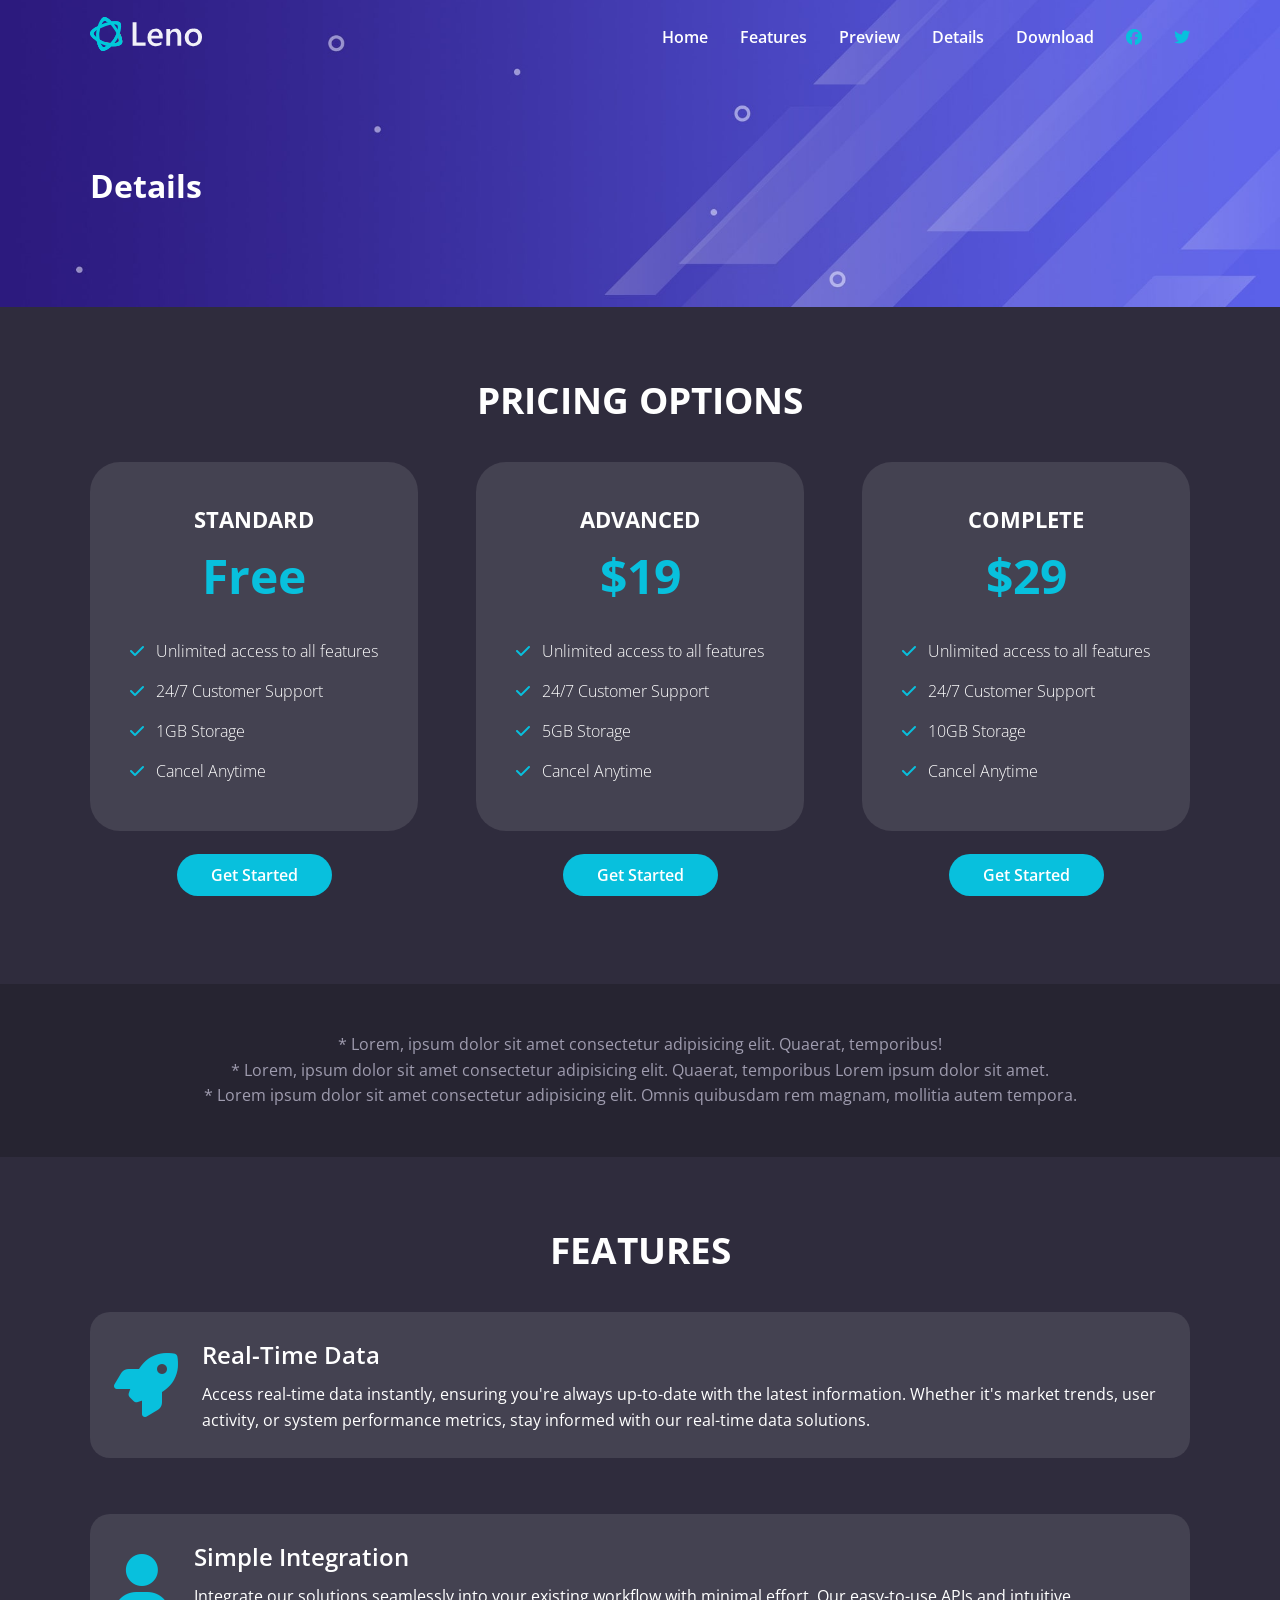
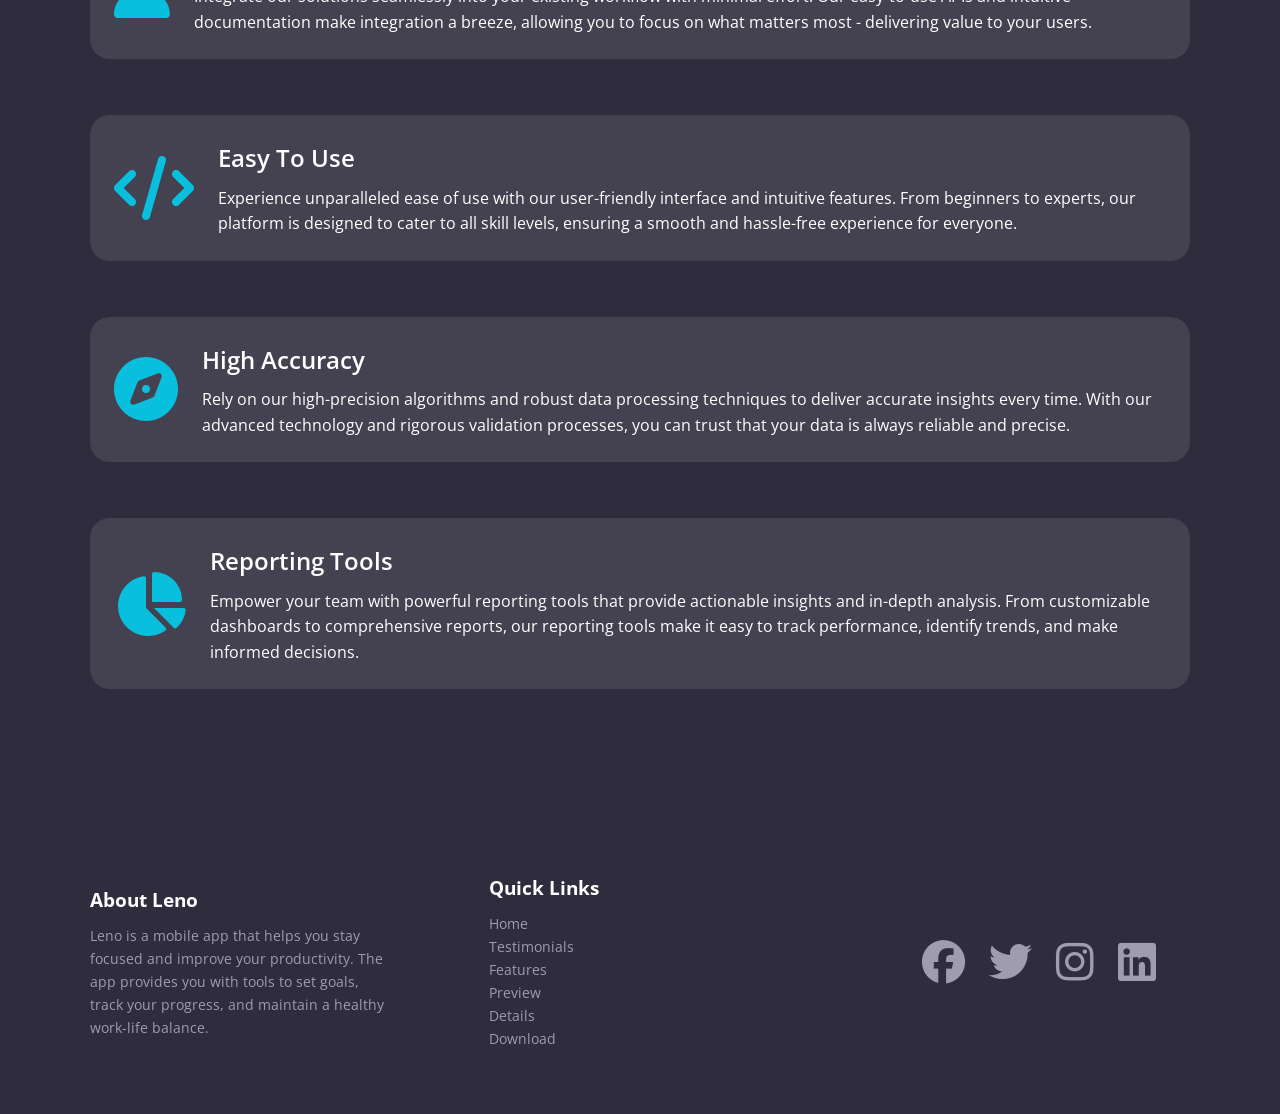
==== details.html @ 68cd61c9 "Leno project finished" ====
<!doctype html>
<html lang="en">
    <head>
        <meta charset="UTF-8" />
        <meta name="viewport" content="width=device-width, initial-scale=1.0" />
        <link rel="preconnect" href="https://fonts.googleapis.com" />
        <link rel="preconnect" href="https://fonts.gstatic.com" crossorigin />
        <link
            href="https://fonts.googleapis.com/css2?family=Open+Sans:ital,wght@0,300..800;1,300..800&display=swap"
            rel="stylesheet"
        />
        <link
            rel="stylesheet"
            href="https://cdnjs.cloudflare.com/ajax/libs/font-awesome/6.5.2/css/all.min.css"
            integrity="sha512-SnH5WK+bZxgPHs44uWIX+LLJAJ9/2PkPKZ5QiAj6Ta86w+fsb2TkcmfRyVX3pBnMFcV7oQPJkl9QevSCWr3W6A=="
            crossorigin="anonymous"
            referrerpolicy="no-referrer"
        />
        <link rel="stylesheet" href="./css/styles.css" />
        <link rel="icon" href="./images/favicon.png" />
        <title>Leno App | Health & Productivity</title>
    </head>
    <body>
        <navbar class="navbar">
            <div class="navbar__container container">
                <div class="navbar__logo">
                    <img src="./images/logo.svg" alt="Leno" />
                </div>
                <div class="navbar__menu">
                    <ul class="navbar__menu-list">
                        <li class="navbar__menu-item">
                            <a href="index.html" class="navbar__menu-link"
                                >Home</a
                            >
                        </li>
                        <li class="navbar__menu-item">
                            <a
                                href="index.html#features"
                                class="navbar__menu-link"
                                >Features</a
                            >
                        </li>
                        <li class="navbar__menu-item">
                            <a
                                href="index.html#preview"
                                class="navbar__menu-link"
                                >Preview</a
                            >
                        </li>
                        <li class="navbar__menu-item">
                            <a
                                href="index.html#details"
                                class="navbar__menu-link"
                                >Details</a
                            >
                        </li>
                        <li class="navbar__menu-item">
                            <a
                                href="index.html#download"
                                class="navbar__menu-link"
                                >Download</a
                            >
                        </li>
                        <li class="navbar__menu-item">
                            <a href="#" class="navbar__menu-link--primary">
                                <i class="fa-brands fa-facebook"></i>
                            </a>
                        </li>
                        <li class="navbar__menu-item">
                            <a href="#" class="navbar__menu-link--primary">
                                <i class="fa-brands fa-twitter"></i>
                            </a>
                        </li>
                    </ul>
                </div>

                <!-- Mobile Menu & Hamburger Icon -->
                <div class="navbar__mobile-menu">
                    <div class="navbar__mobile-menu-toggle">
                        <i class="fas fa-bars fa-2x"></i>
                    </div>
                    <!-- Mobile Menu Items -->
                    <div class="navbar__mobile-menu-items">
                        <ul class="navbar__mobile-menu-list">
                            <li class="navbar__mobile-menu-item">
                                <a
                                    href="index.html"
                                    class="navbar__mobile-menu-link"
                                    >Home</a
                                >
                            </li>
                            <li class="navbar__mobile-menu-item">
                                <a
                                    href="index.html#features"
                                    class="navbar__mobile-menu-link"
                                    >Features</a
                                >
                            </li>
                            <li class="navbar__mobile-menu-item">
                                <a
                                    href="index.html#preview"
                                    class="navbar__mobile-menu-link"
                                    >Preview</a
                                >
                            </li>
                            <li class="navbar__mobile-menu-item">
                                <a
                                    href="index.html#details"
                                    class="navbar__mobile-menu-link"
                                    >Details</a
                                >
                            </li>
                            <li class="navbar__mobile-menu-item">
                                <a
                                    href="index.html#download"
                                    class="navbar__mobile-menu-link"
                                    >Download</a
                                >
                            </li>
                            <li class="navbar__mobile-menu-item">
                                <a
                                    href="#"
                                    class="navbar__mobile-menu-link--primary"
                                >
                                    <i class="fa-brands fa-facebook"></i>
                                </a>
                            </li>
                            <li class="navbar__mobile-menu-item">
                                <a
                                    href="#"
                                    class="navbar__mobile-menu-link--primary"
                                >
                                    <i class="fa-brands fa-twitter"></i>
                                </a>
                            </li>
                        </ul>
                    </div>
                </div>
            </div>
        </navbar>

        <!-- Inner Header -->
        <header class="inner-header">
            <div class="inner-header__container container">
                <h1 class="inner-header__title">Details</h1>
            </div>
        </header>

        <!-- Pricing -->
        <section class="pricing">
            <div class="pricing__container container">
                <h2 class="pricing__title">Pricing Options</h2>
                <div class="pricing__cards">
                    <!-- Card 1 -->
                    <div class="pricing__card">
                        <div class="pricing__card-box">
                            <h4 class="pricing__card-title">Standard</h4>
                            <h3 class="pricing__card-price">Free</h3>
                            <div class="pricing__card-body">
                                <ul class="pricing__card-list">
                                    <li class="pricing__card-item">
                                        <i class="fas fa-check"></i> Unlimited
                                        access to all features
                                    </li>
                                    <li class="pricing__card-item">
                                        <i class="fas fa-check"></i>
                                        24/7 Customer Support
                                    </li>
                                    <li class="pricing__card-item">
                                        <i class="fas fa-check"></i>
                                        1GB Storage
                                    </li>
                                    <li class="pricing__card-item">
                                        <i class="fas fa-check"></i>
                                        Cancel Anytime
                                    </li>
                                </ul>
                            </div>
                        </div>
                        <a href="#" class="pricing__card-button btn"
                            >Get Started</a
                        >
                    </div>

                    <!-- Card 2 -->
                    <div class="pricing__card">
                        <div class="pricing__card-box">
                            <h4 class="pricing__card-title">Advanced</h4>
                            <h3 class="pricing__card-price">$19</h3>
                            <div class="pricing__card-body">
                                <ul class="pricing__card-list">
                                    <li class="pricing__card-item">
                                        <i class="fas fa-check"></i> Unlimited
                                        access to all features
                                    </li>
                                    <li class="pricing__card-item">
                                        <i class="fas fa-check"></i>
                                        24/7 Customer Support
                                    </li>
                                    <li class="pricing__card-item">
                                        <i class="fas fa-check"></i>
                                        5GB Storage
                                    </li>
                                    <li class="pricing__card-item">
                                        <i class="fas fa-check"></i>
                                        Cancel Anytime
                                    </li>
                                </ul>
                            </div>
                        </div>
                        <a href="#" class="pricing__card-button btn"
                            >Get Started</a
                        >
                    </div>

                    <!-- Card 3 -->
                    <div class="pricing__card">
                        <div class="pricing__card-box">
                            <h4 class="pricing__card-title">Complete</h4>
                            <h3 class="pricing__card-price">$29</h3>
                            <div class="pricing__card-body">
                                <ul class="pricing__card-list">
                                    <li class="pricing__card-item">
                                        <i class="fas fa-check"></i> Unlimited
                                        access to all features
                                    </li>
                                    <li class="pricing__card-item">
                                        <i class="fas fa-check"></i>
                                        24/7 Customer Support
                                    </li>
                                    <li class="pricing__card-item">
                                        <i class="fas fa-check"></i>
                                        10GB Storage
                                    </li>
                                    <li class="pricing__card-item">
                                        <i class="fas fa-check"></i>
                                        Cancel Anytime
                                    </li>
                                </ul>
                            </div>
                        </div>
                        <a href="#" class="pricing__card-button btn"
                            >Get Started</a
                        >
                    </div>
                </div>
            </div>
        </section>

        <!-- Pricing Notes -->
        <section class="pricing-notes">
            <div class="pricing-notes__container container">
                <p class="pricing-notes__text">
                    * Lorem, ipsum dolor sit amet consectetur adipisicing elit.
                    Quaerat, temporibus!
                </p>
                <p class="pricing-notes__text">
                    * Lorem, ipsum dolor sit amet consectetur adipisicing elit.
                    Quaerat, temporibus Lorem ipsum dolor sit amet.
                </p>
                <p class="pricing-notes__text">
                    * Lorem ipsum dolor sit amet consectetur adipisicing elit.
                    Omnis quibusdam rem magnam, mollitia autem tempora.
                </p>
            </div>
        </section>

        <!-- Details Features -->
        <section class="details-features">
            <div class="details-features__container container">
                <h2 class="details-features__title">Features</h2>
                <div class="details-features__list">
                    <!-- Item 1 -->
                    <div class="details-features__list-item">
                        <i class="fas fa-rocket fa-4x"></i>
                        <div class="details-features__list-text">
                            <h3 class="details-features__list-title">
                                Real-Time Data
                            </h3>
                            <p class="details-features__list-description">
                                Access real-time data instantly, ensuring you're
                                always up-to-date with the latest information.
                                Whether it's market trends, user activity, or
                                system performance metrics, stay informed with
                                our real-time data solutions.
                            </p>
                        </div>
                    </div>

                    <!-- Item 2 -->
                    <div class="details-features__list-item">
                        <i class="fas fa-user fa-4x"></i>
                        <div class="details-features__list-text">
                            <h3 class="details-features__list-title">
                                Simple Integration
                            </h3>
                            <p class="details-features__list-description">
                                Integrate our solutions seamlessly into your
                                existing workflow with minimal effort. Our
                                easy-to-use APIs and intuitive documentation
                                make integration a breeze, allowing you to focus
                                on what matters most - delivering value to your
                                users.
                            </p>
                        </div>
                    </div>

                    <!-- Item 3 -->
                    <div class="details-features__list-item">
                        <i class="fas fa-code fa-4x"></i>
                        <div class="details-features__list-text">
                            <h3 class="details-features__list-title">
                                Easy To Use
                            </h3>
                            <p class="details-features__list-description">
                                Experience unparalleled ease of use with our
                                user-friendly interface and intuitive features.
                                From beginners to experts, our platform is
                                designed to cater to all skill levels, ensuring
                                a smooth and hassle-free experience for
                                everyone.
                            </p>
                        </div>
                    </div>

                    <!-- Item 4 -->
                    <div class="details-features__list-item">
                        <i class="fas fa-compass fa-4x"></i>
                        <div class="details-features__list-text">
                            <h3 class="details-features__list-title">
                                High Accuracy
                            </h3>
                            <p class="details-features__list-description">
                                Rely on our high-precision algorithms and robust
                                data processing techniques to deliver accurate
                                insights every time. With our advanced
                                technology and rigorous validation processes,
                                you can trust that your data is always reliable
                                and precise.
                            </p>
                        </div>
                    </div>

                    <!-- Item 5 -->
                    <div class="details-features__list-item">
                        <i class="fas fa-chart-pie fa-4x"></i>
                        <div class="details-features__list-text">
                            <h3 class="details-features__list-title">
                                Reporting Tools
                            </h3>
                            <p class="details-features__list-description">
                                Empower your team with powerful reporting tools
                                that provide actionable insights and in-depth
                                analysis. From customizable dashboards to
                                comprehensive reports, our reporting tools make
                                it easy to track performance, identify trends,
                                and make informed decisions.
                            </p>
                        </div>
                    </div>
                </div>
            </div>
        </section>

        <!-- Footer -->
        <footer class="footer">
            <div class="footer__container container">
                <div class="footer__about">
                    <h4 class="footer__title">About Leno</h4>
                    <p class="footer__description">
                        Leno is a mobile app that helps you stay focused and
                        improve your productivity. The app provides you with
                        tools to set goals, track your progress, and maintain a
                        healthy work-life balance.
                    </p>
                </div>

                <div class="footer__links">
                    <h4 class="footer__title">Quick Links</h4>
                    <ul class="footer__links-list">
                        <li class="footer__links-item">
                            <a href="index.html" class="footer__links-link">
                                Home
                            </a>
                        </li>
                        <li class="footer__links-item">
                            <a
                                href="index.html#testimonials"
                                class="footer__links-link"
                            >
                                Testimonials
                            </a>
                        </li>
                        <li class="footer__links-item">
                            <a
                                href="index.html#features"
                                class="footer__links-link"
                            >
                                Features
                            </a>
                        </li>
                        <li class="footer__links-item">
                            <a
                                href="index.html#preview"
                                class="footer__links-link"
                            >
                                Preview
                            </a>
                        </li>
                        <li class="footer__links-item">
                            <a
                                href="index.html#details"
                                class="footer__links-link"
                            >
                                Details
                            </a>
                        </li>
                        <li class="footer__links-item">
                            <a
                                href="index.html#download"
                                class="footer__links-link"
                            >
                                Download
                            </a>
                        </li>
                    </ul>
                </div>

                <div class="footer__social">
                    <a href="#" class="footer__social-link">
                        <i class="fa-brands fa-facebook fa-3x"></i>
                    </a>
                    <a href="#" class="footer__social-link">
                        <i class="fa-brands fa-twitter fa-3x"></i>
                    </a>
                    <a href="#" class="footer__social-link">
                        <i class="fa-brands fa-instagram fa-3x"></i>
                    </a>
                    <a href="#" class="footer__social-link">
                        <i class="fa-brands fa-linkedin fa-3x"></i>
                    </a>
                </div>
            </div>
        </footer>

        <script src="./js/script.js"></script>
    </body>
</html>
---- css/styles.css ----
*,
*:before,
*:after {
    margin: 0;
    padding: 0;
    box-sizing: border-box;
}

:root {
    --primary-color: #08c0dd;
    --secondary-color: #262431;
    --tertiary-color: #2f2c3d;
}

html,
body {
    font-family: "Open Sans", sans-serif;
    background: var(--secondary-color);
    color: #fff;
    line-height: 1.6;
    scroll-behavior: smooth;
}

a {
    color: #fff;
    text-decoration: none;
}

ul {
    list-style: none;
}

img {
    max-width: 100%;
}

.container {
    max-width: 1100px;
    margin: 0 auto;
}


.btn {
    padding: 0.5rem 2rem;
    background-color: var(--primary-color);
    border: 2px solid transparent;
    color: #fff;
    font-weight: 600;
    border-radius: 50px;
    transition: background-color 0.3s ease;
}

.btn:hover {
    background-color: var(--secondary-color);
    border-color: var(--primary-color);
}

/* Navbar */
.navbar {
    padding: 1rem 2rem;
    position: fixed;
    top: 0;
    right: 0;
    left: 0;
    z-index: 1000;
    background-color: transparent;
    transition: background-color 0.3s ease-in-out;
}

.navbar.navbar--scroll {
    background-color: rgba(38, 36, 49, 0.8);
    backdrop-filter: blur(10px);
}

.navbar__container {
    display: flex;
    justify-content: space-between;
    align-items: center;
}

.navbar__logo img {
    width: 112px;
    height: 36px;
}

.navbar__menu-list {
    display: flex;
    align-items: center;
    gap: 2rem;
    font-weight: 600;
}

.navbar__menu-link:hover,
.navbar__mobile-menu-link:hover {
    color: var(--primary-color);
}

.navbar__menu-link--primary,
.navbar__mobile-menu-link--primary {
    color: var(--primary-color);
}

.navbar__menu-link--primary:hover,
.navbar__mobile-menu-link--primary:hover {
    color: #fff;
}

/* Mobile Menu */
.navbar__mobile-menu {
    display: none;
    cursor: pointer;
}

.navbar__mobile-menu-items {
    position: absolute;
    top: 100%;
    left: 0;
    width: 100%;
    background: var(--secondary-color);
    opacity: 0.95;
    padding: 3rem 2rem;
    text-align: center;
    box-shadow: 0 2px 5px rgba(255, 255, 255, 0.1);
    border-top: 1px solid rgba(255, 255, 255, 0.1);
    transition: transform 0.3s ease-in-out;
}

.navbar__mobile-menu-list {
    display: flex;
    flex-direction: column;
    gap: 2rem;
    font-size: 1.2rem;
}

.navbar__mobile-menu-items {
    transform: translateX(100%);
}

.navbar__mobile-menu-items.active {
    transform: translateX(0);
}

/* Hero */
.hero {
    background: #000 url("../images/header-background.jpg") center center/cover
        no-repeat;
    padding: 11.5rem 2rem 8rem;
}

.hero__container {
    display: flex;
    justify-content: space-between;
    align-items: center;
    gap: 2rem;
}

.hero__content {
    max-width: 500px;
}

.hero__title {
    font-size: 3.5rem;
    text-transform: uppercase;
    font-weight: 700;
    line-height: 1.2;
}

.hero__title--primary {
    color: var(--primary-color);
}

.hero__description {
    margin-top: 1.5rem;
    font-size: 1.2rem;
    line-height: 1.6;
}

.hero__image img {
    max-width: 500px;
}

.hero__buttons {
    display: flex;
    align-items: center;
    justify-content: center;
    gap: 1.5rem;
    margin-top: 2rem;
}

.hero__button {
    padding: 1rem 2rem;
}

.hero__button i {
    margin-right: 0.5rem;
}

/* Testimonials */
.testimonials {
    padding: 4rem 2rem;
    text-align: center;
}

.testimonials__container {
    display: grid;
    grid-template-columns: repeat(3, 1fr);
    gap: 2rem;
    align-items: center;
    justify-content: center;
}

.testimonials__card {
    padding: 0 3rem;
}

.testimonials__image img {
    width: 96px;
    height: 96px;
    border-radius: 50%;
    margin-right: auto;
    margin-left: auto;
    margin-bottom: 1.5rem;
}

.testimonials__card-text {
    font-style: italic;
    margin-bottom: 1.5rem;
}

/* Features */
.features {
    background-color: var(--tertiary-color);
    padding: 6rem 2rem;
}

.features__container {
    text-align: center;
}

.features__title {
    font-size: 2.3rem;
    margin-bottom: 2rem;
    text-transform: uppercase;
}

.features__description {
    max-width: 600px;
    margin: 1rem auto 4rem;
}

.features__grid {
    display: grid;
    grid-template-columns: repeat(3, 1fr);
    gap: 2rem;
}

.features__grid-column {
    display: flex;
    flex-direction: column;
    align-items: center;
    justify-content: center;
    gap: 6rem;
}

.features__grid-item {
    display: flex;
    align-items: start;
    justify-content: start;
    text-align: right;
    gap: 1.5rem;
}

.features__grid-item-text-title {
    font-size: 1.3rem;
    font-weight: 600;
    margin-bottom: 1rem;
}

.features__grid-item-icon {
    margin-top: 2rem;
}

.features__grid-item-icon i {
    color: var(--primary-color);
}

.features__grid-column-right .features__grid-item {
    flex-direction: row-reverse;
    text-align: left;
}

/* Preview */
.preview {
    background: url("../images/video-background.jpg") center center/cover
        no-repeat;
}

.preview__container {
    padding: 6rem 2rem;
    text-align: center;
}

.preview__title {
    font-size: 2.3rem;
    margin-bottom: 2rem;
    text-transform: uppercase;
}

.preview__description {
    max-width: 600px;
    margin: 1rem auto 4rem;
}

.preview__video-wrapper {
    position: relative;
}

.preview__video-wrapper img {
    width: 100%;
    max-width: 900px;
    border-radius: 10px;
}

/* Play Button Container */
.preview__video-play-button {
    position: absolute;
    top: 48%;
    left: 50%;
    transform: translateX(-50%) translateY(-50%);
    z-index: 10;
    display: block;
    box-sizing: content-box;
    width: 2rem;
    height: 2.75rem;
    border-radius: 50%;
    cursor: pointer;
    padding: 1.25rem 1.25rem 1.25rem 1.75rem;
}

/* Play Button Circle */
.preview__video-play-button::after {
    content: "";
    position: absolute;
    top: 50%;
    left: 50%;
    transform: translateX(-50%) translateY(-50%);
    z-index: 1;
    background: #00c9db;
    height: 4.375rem;
    width: 4.375rem;
    border-radius: 50%;
    display: block;
    transition: all 200ms;
}

/* Play Button Triangle */
.preview__video-play-button span {
    position: relative;
    display: block;
    z-index: 3;
    top: 0.375rem;
    left: 0.25rem;
    width: 0;
    height: 0;
    border-left: 1.625rem solid #fff;
    border-top: 1rem solid transparent;
    border-bottom: 1rem solid transparent;
}

/* Play Button Animation */
.preview__video-play-button::before {
    content: "";
    position: absolute;
    top: 50%;
    left: 50%;
    transform: translateX(-50%) translateY(-50%);
    z-index: 0;
    display: block;
    width: 4.75rem;
    height: 4.75rem;
    background: #00c9db;
    border-radius: 50%;
    animation: pulse-border 1500ms ease-out infinite;
}

@keyframes pulse-border {
    0% {
        transform: translateX(-50%) translateY(-50%) scale(1);
        opacity: 1;
    }

    100% {
        transform: translateX(-50%) translateY(-50%) scale(1.5);
        opacity: 0;
    }
}

/* Model */
.modal {
    display: none;
    position: fixed;
    z-index: 999;
    left: 0;
    top: 0;
    width: 100%;
    height: 100%;
    overflow: auto;
    background-color: rgba(0, 0, 0, 0.5);
}

.modal__content {
    background-color: rgba(0, 0, 0, 0.5);
    margin: 10% auto;
    padding: 20px;
    border: 1px solid #888;
    border-radius: 10px;
    max-width: 600px;
    position: relative;
}

.modal__close-button {
    position: absolute;
    top: 10px;
    right: 20px;
    font-size: 40px;
    cursor: pointer;
}

/* Details */
.details {
    padding: 9rem 2rem;
}

.details__grid {
    display: grid;
    grid-template-columns: repeat(2, 1fr);
    gap: 5rem;
    align-items: center;
    justify-content: center;
}

.details__grid-content {
    max-width: 500px;
    width: 100%;
}

.details__grid-heading {
    font-size: 2rem;
    margin-bottom: 2rem;
    line-height: 1.2;
}

.details__grid-description {
    line-height: 1.6;
    margin-bottom: 2rem;
}

/* Details Icons */
.details__icons {
    display: flex;
    flex-wrap: wrap;
    margin-top: 8rem;
    gap: 2rem;
    justify-content: space-around;
    text-align: center;
}

.details__icons i {
    color: var(--primary-color);
    margin-bottom: 1rem;
}

.details__icons-amount {
    font-size: 3.5rem;
    font-weight: 600;
}

.details__icons-title {
    font-size: 1.3rem;
    font-weight: 400;
}

/* Screenshots */
.screenshots {
    padding: 6rem 2rem;
    background: var(--tertiary-color);
    text-align: center;
}

.screenshots__container {
    max-width: 1200px;
}

.screenshots__title {
    font-size: 2.3rem;
    text-transform: uppercase;
    border-bottom: 2px solid var(--primary-color);
    width: 300px;
    margin: 0 auto 2.5rem;
}

.screenshots__images {
    display: flex;
    justify-content: space-between;
    gap: 1rem;
    flex-wrap: wrap;
}

.screenshots__images img {
    width: 100%;
    max-width: 200px;
    margin: 0 auto;
}

/* Download */
.download {
    background: #000 url("../images/download-background.jpg") center
        center/cover no-repeat;
    padding: 11.5rem 2rem 8rem;
}

.download__container {
    display: flex;
    justify-content: space-between;
    align-items: center;
    gap: 2rem;
}

.download__content {
    max-width: 500px;
}

.download__description {
    font-size: 1.5rem;
    margin-top: 1.5rem;
    line-height: 1.6;
    text-align: center;
}

.download__image img {
    width: 100%;
    max-width: 500px;
}

.download__buttons {
    display: flex;
    align-items: center;
    justify-content: center;
    gap: 1.5rem;
    margin-top: 2rem;
}

.download__button {
    padding: 1rem 2rem;
}

.download__button i {
    margin-right: 0.5rem;
}

/* Footer */
.footer {
    background: var(--tertiary-color);
    color: #9f9caf;
    padding: 4rem 2rem;
    font-size: 0.9rem;
}

.footer__links-link,
.footer__social-link {
    color: #9f9caf;
}

.footer__links-link:hover,
.footer__social-link:hover {
    color: #fff;
}

.footer__container {
    display: grid;
    grid-template-columns: repeat(3, 1fr);
    justify-content: space-between;
    align-items: center;
    gap: 6rem;
}

.footer__title {
    font-size: 1.2rem;
    color: #fff;
    margin-bottom: 0.5rem;
}

.footer__social {
    display: flex;
    gap: 1.5rem;
    justify-content: center;
}

/* Inner Header */
.inner-header {
    background: #000 url("../images/header-background.jpg") center center/cover
        no-repeat;
    padding: 10rem 2rem 6rem;
}

/* Pricing */
.pricing {
    background: var(--tertiary-color);
    padding: 4rem 2rem 6rem;
}

.pricing__title {
    font-size: 2.3rem;
    margin-bottom: 2rem;
    text-transform: uppercase;
    text-align: center;
}

.pricing__cards {
    display: flex;
    justify-content: space-between;
    align-items: center;
    text-align: center;
    gap: 2rem;
}

.pricing__card-box {
    background: rgba(255, 255, 255, 0.1);
    padding: 2.5rem;
    border-radius: 30px;
    margin-bottom: 2rem;
}

.pricing__card-title {
    font-size: 1.4rem;
    text-transform: uppercase;
}

.pricing__card-price {
    font-size: 3rem;
    color: var(--primary-color);
    font-weight: 700;
    margin-bottom: 1rem;
}

.pricing__card-list {
    text-align: left;
    line-height: 2.5rem;
    font-weight: 300;
}

.pricing__card-item i {
    color: var(--primary-color);
    margin-right: 0.5rem;
}

/* Pricing Notes */
.pricing-notes {
    padding: 3rem 2rem;
    color: #9f9caf;
    text-align: center;
}

/* Details Features */
.details-features {
    background: var(--tertiary-color);
    padding: 4rem 2rem;
}

.details-features__title {
    font-size: 2.3rem;
    margin-bottom: 2rem;
    text-transform: uppercase;
    text-align: center;
}

.details-features__list-item {
    display: flex;
    gap: 1.5rem;
    align-items: center;
    margin-bottom: 3.5rem;
    background: rgba(255, 255, 255, 0.1);
    padding: 1.5rem;
    border-radius: 20px;
}

.details-features__list-item i {
    color: var(--primary-color);
}

.details-features__list-title {
    font-size: 1.5rem;
    font-weight: 600;
    margin-bottom: 0.5rem;
}


@media (max-width: 992px) {
    /* Hero */
    .hero {
        padding: 10rem;
        text-align: center;
    }

    .hero__container {
        flex-direction: column;
    }

    .hero__title {
        font-size: 2.3rem;
    }

    .hero__buttons {
        flex-direction: column;
        gap: 1rem;
    }

    .hero__button {
        width: 100%;
    }

    .hero__image img {
        max-width: 350px;
    }

    /* Testimonials */
    .testimonials__container {
        grid-template-columns: repeat(2, 1fr);
    }

    .testimonials__card {
        padding: 0 1.5rem;
    }

    .testimonials__card:nth-child(3) {
        display: none;
    }

    /* Features */
    .features__grid {
        grid-template-columns: 1fr;
    }

    .features__grid-column-left,
    .features__grid-column-right {
        order: 2;
        margin-bottom: 2rem;
    }

    .features__grid-column-center {
        order: 1;
        margin-bottom: 3rem;
    }

    .features__grid-item,
    .features__grid-column-right .features__grid-item {
        text-align: center;
        flex-direction: column-reverse;
        max-width: 400px;
    }

    .features__grid-item-icon {
        margin: 0 auto;
    }

    .features__grid-column-center img {
        max-width: 300px;
    }

    /* Details */
    .details__grid {
        grid-template-columns: 1fr;
        text-align: center;
    }

    .details__grid-image img {
        width: 100%;
        max-width: 400px;
    }

    .details__grid-content {
        width: 100%;
        max-width: 400px;
        margin: 0 auto;
    }

    .details__icons {
        flex-direction: column;
        gap: 2rem;
        margin-top: 4rem;
    }

    /* Download */
    .download {
        padding-top: 10rem;
        text-align: center;
    }

    .download__container {
        flex-direction: column-reverse;
    }

    .download__buttons {
        flex-direction: column;
    }

    .download__button {
        width: 100%;
        padding: 0.7rem;
    }

    /* Footer */
    .footer {
        font-size: 1rem;
    }

    .footer__container {
        grid-template-columns: 1fr;
        text-align: center;
        gap: 3rem;
        max-width: 600px;
    }

}

@media (max-width: 768px) {
    /* Navbar */
    .navbar__menu {
        display: none;
    }

    .navbar__mobile-menu {
        display: block;
    }

    /* Testimonials */
    .testimonials__container {
        grid-template-columns: 1fr;
    }

    .testimonials__card:nth-child(2) {
        display: none;
    }

    /* Video Modal */
    .modal__content {
        margin: 40% auto;
        padding: 10px;
        width: 90%;
    }

    .modal__content iframe {
        width: 100%;
    }

    /* Pricing */
    .pricing__cards {
        flex-direction: column;
    }

    .pricing__card {
        margin-bottom: 4.5rem;
    }

    /* Details Features */
    .details-features__list-item {
        flex-direction: column;
        text-align: center;
    }
}
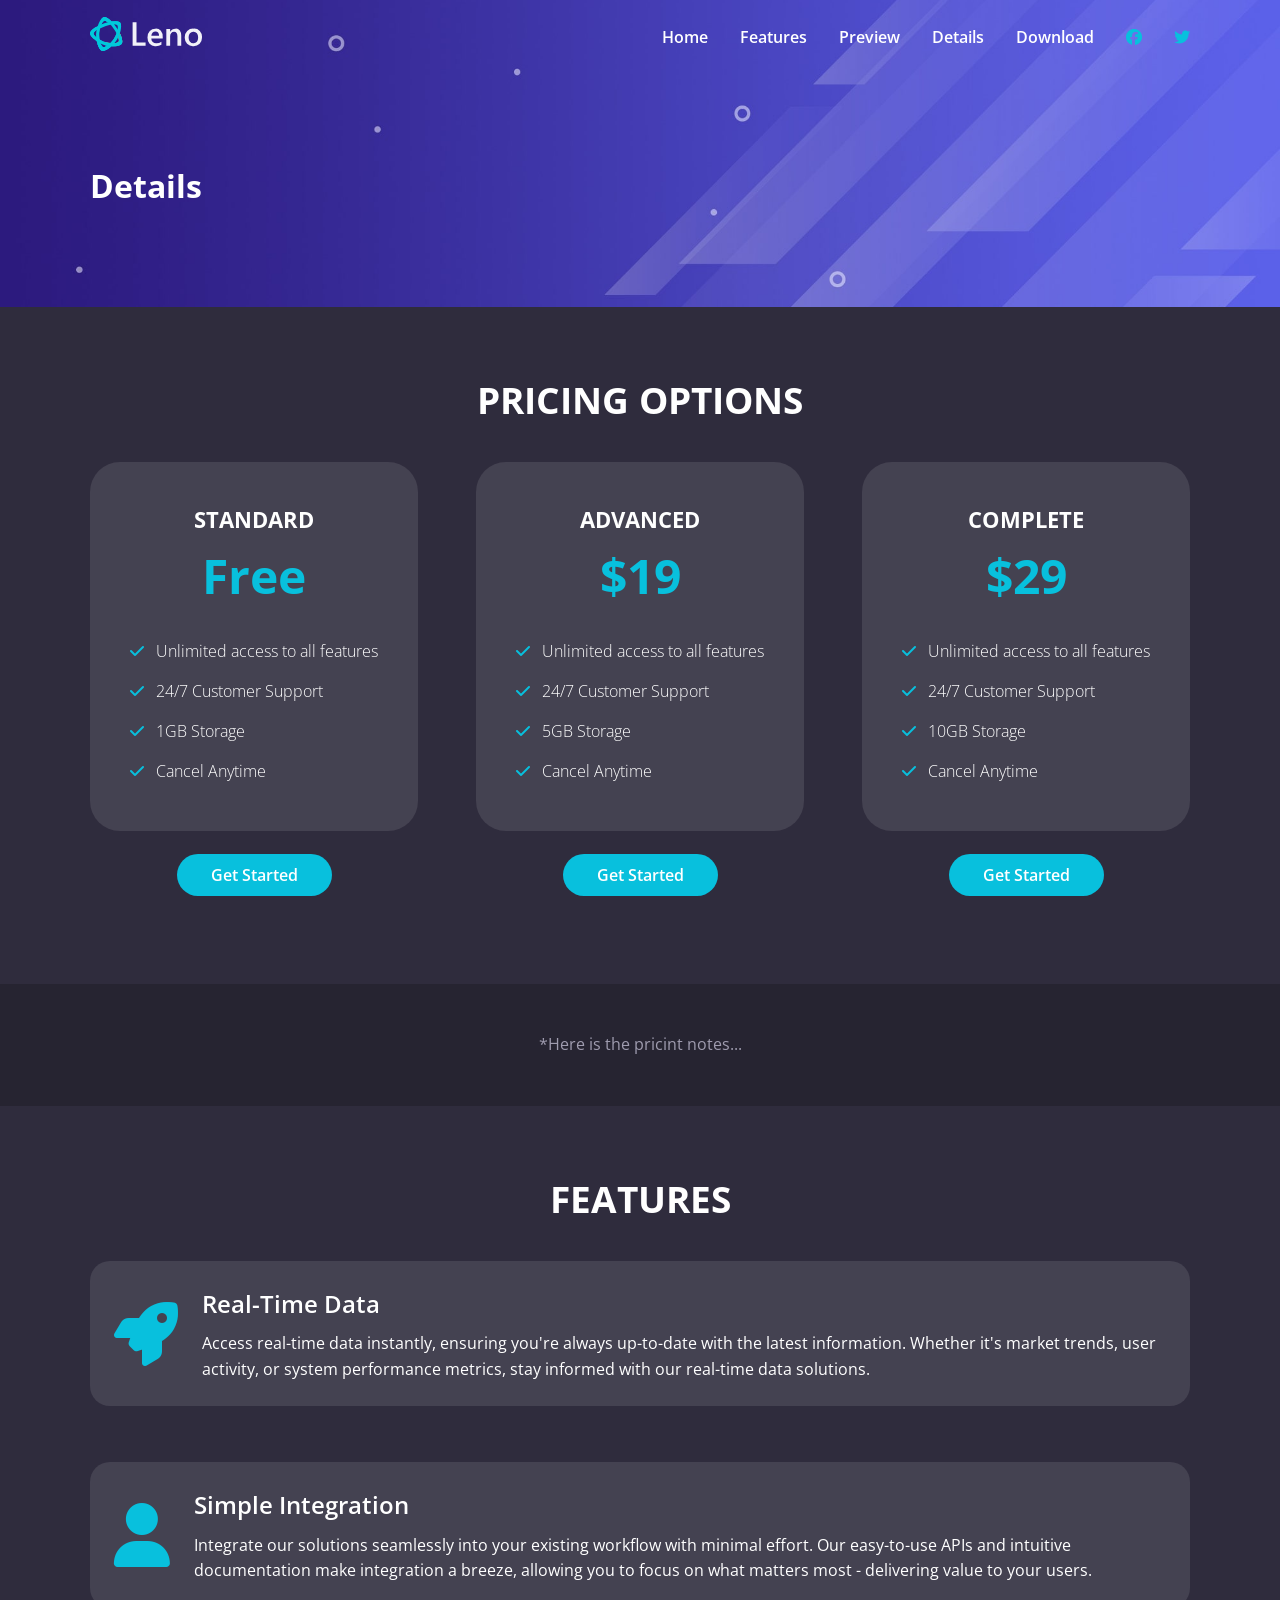
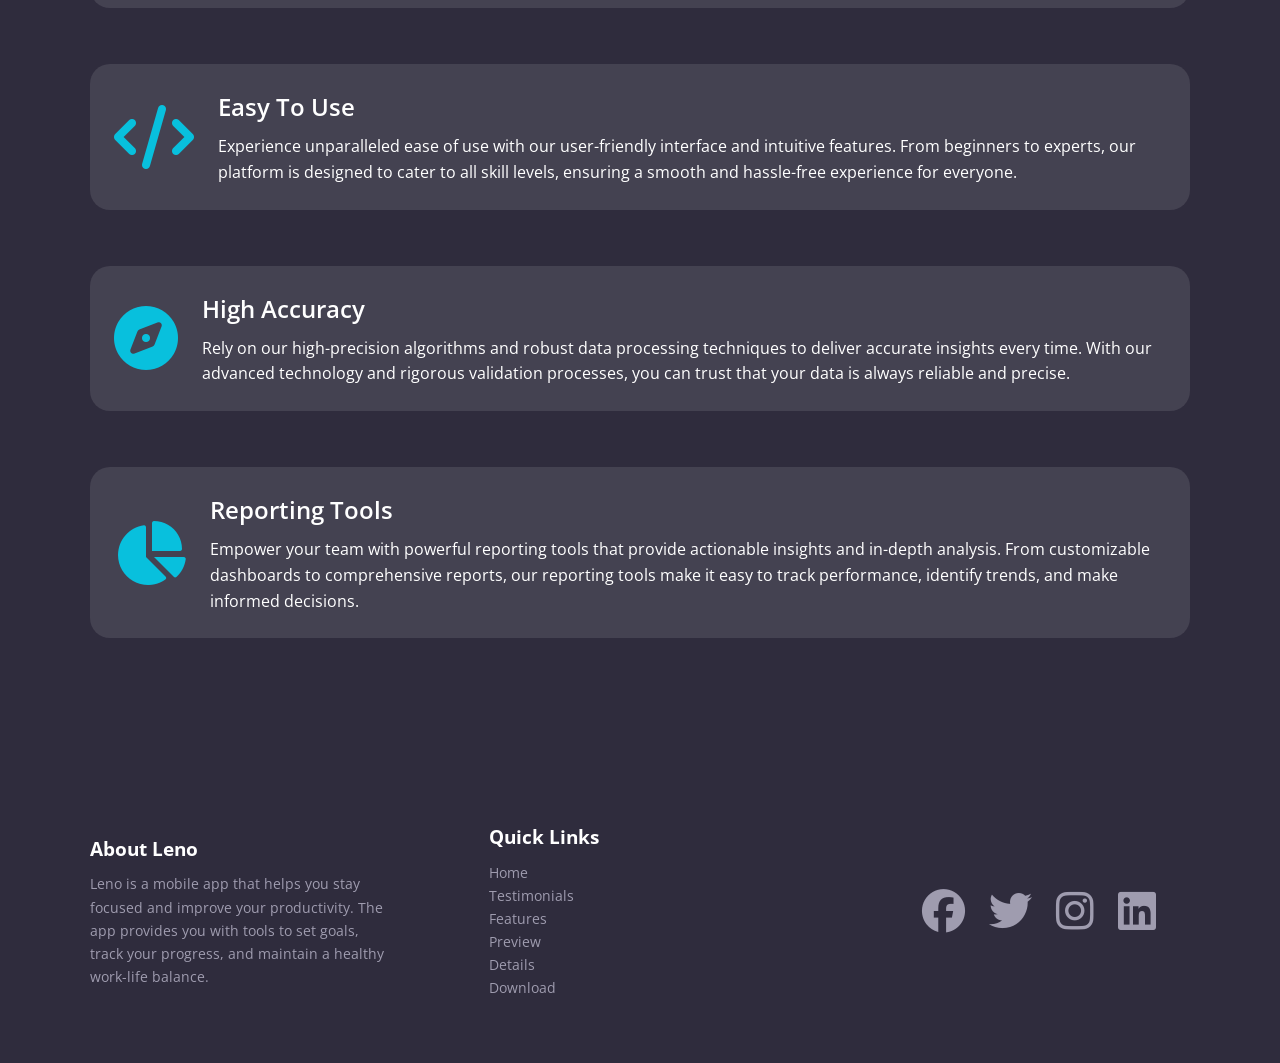
==== commit 8245bd17: "all is done" ====
--- a/details.html
+++ b/details.html
@@ -251,16 +251,7 @@
         <section class="pricing-notes">
             <div class="pricing-notes__container container">
                 <p class="pricing-notes__text">
-                    * Lorem, ipsum dolor sit amet consectetur adipisicing elit.
-                    Quaerat, temporibus!
-                </p>
-                <p class="pricing-notes__text">
-                    * Lorem, ipsum dolor sit amet consectetur adipisicing elit.
-                    Quaerat, temporibus Lorem ipsum dolor sit amet.
-                </p>
-                <p class="pricing-notes__text">
-                    * Lorem ipsum dolor sit amet consectetur adipisicing elit.
-                    Omnis quibusdam rem magnam, mollitia autem tempora.
+                    *Here is the pricint notes...
                 </p>
             </div>
         </section>
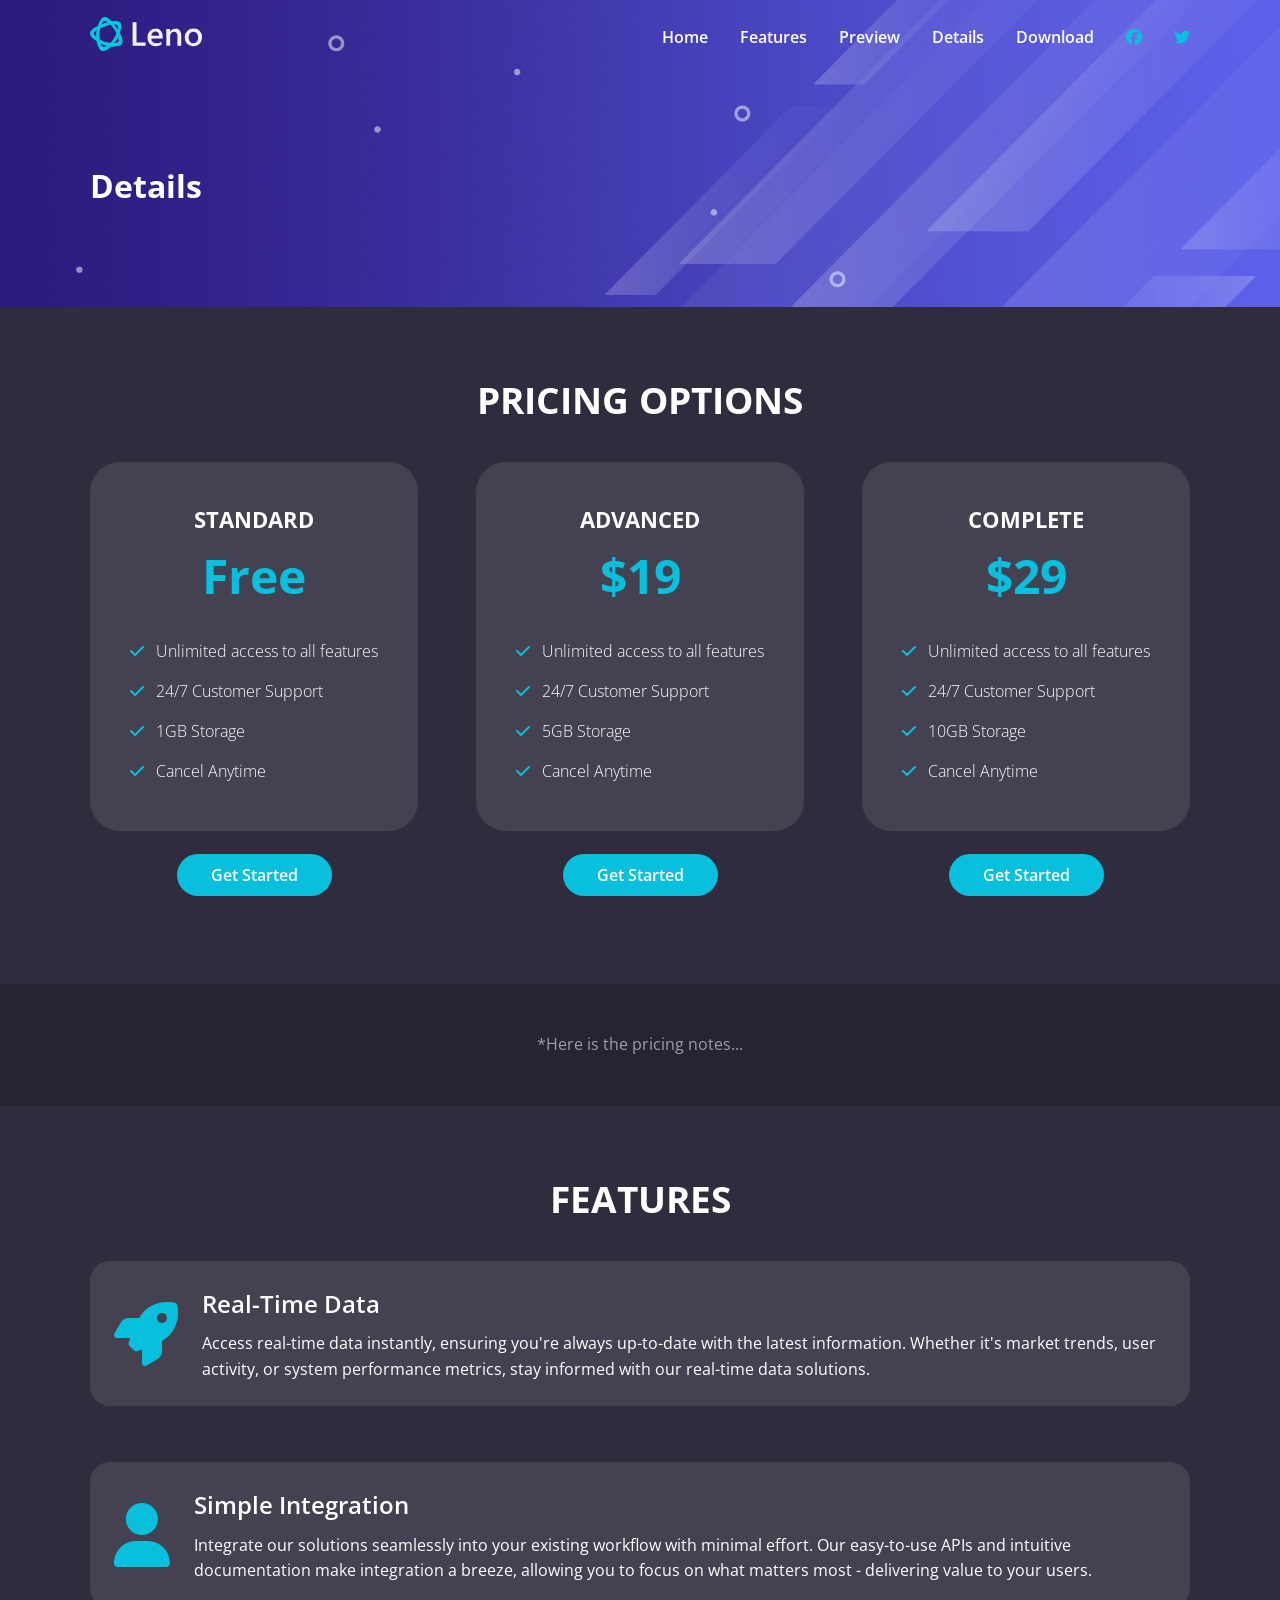
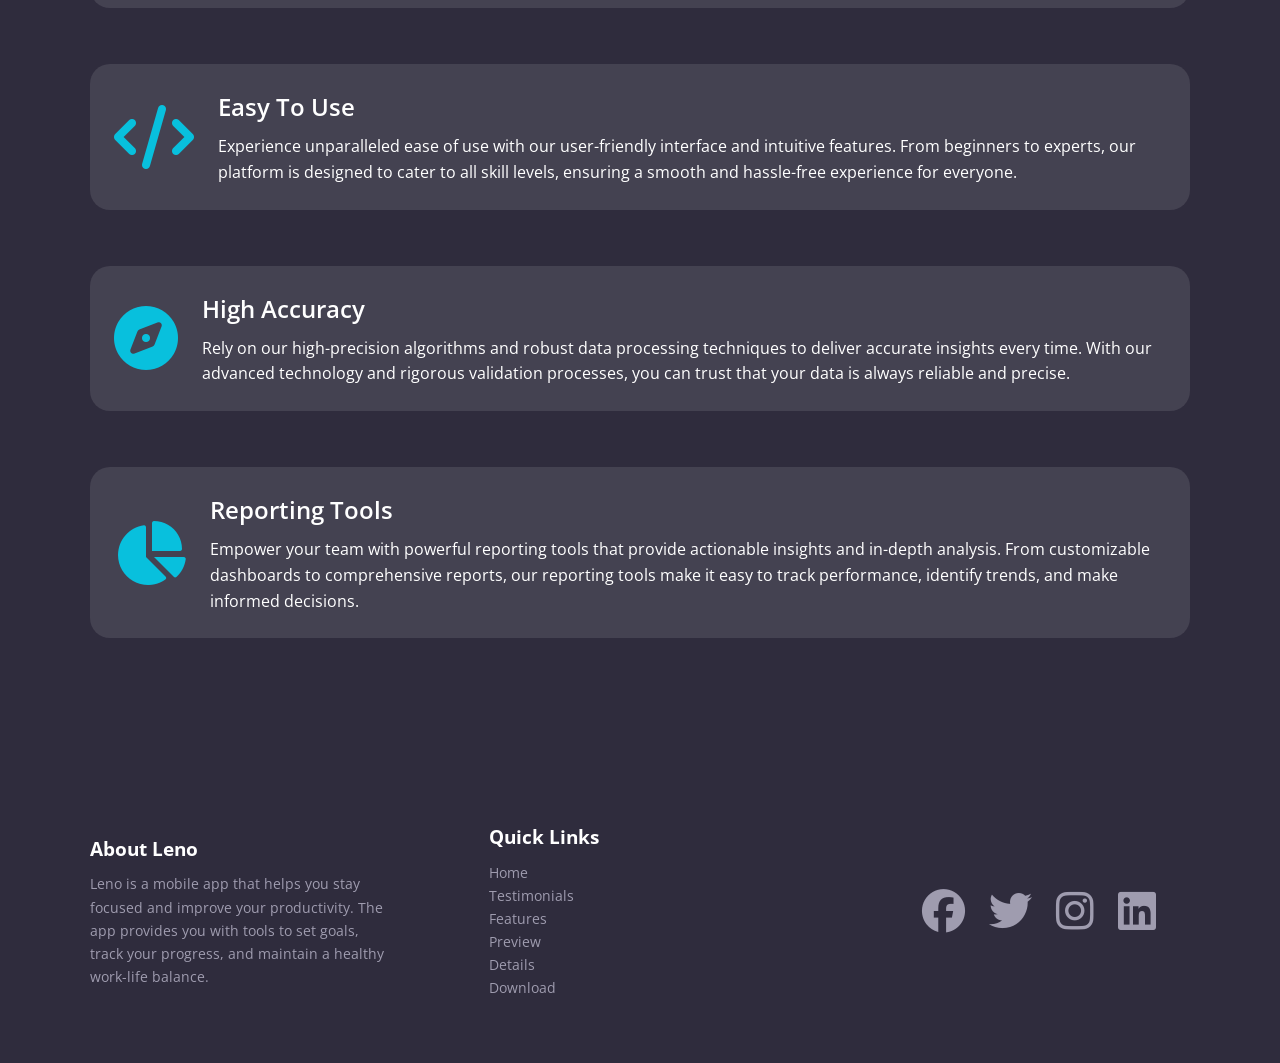
==== commit 7c801683: "final version" ====
--- a/details.html
+++ b/details.html
@@ -250,9 +250,7 @@
         <!-- Pricing Notes -->
         <section class="pricing-notes">
             <div class="pricing-notes__container container">
-                <p class="pricing-notes__text">
-                    *Here is the pricint notes...
-                </p>
+                <p class="pricing-notes__text">*Here is the pricing notes...</p>
             </div>
         </section>
 
